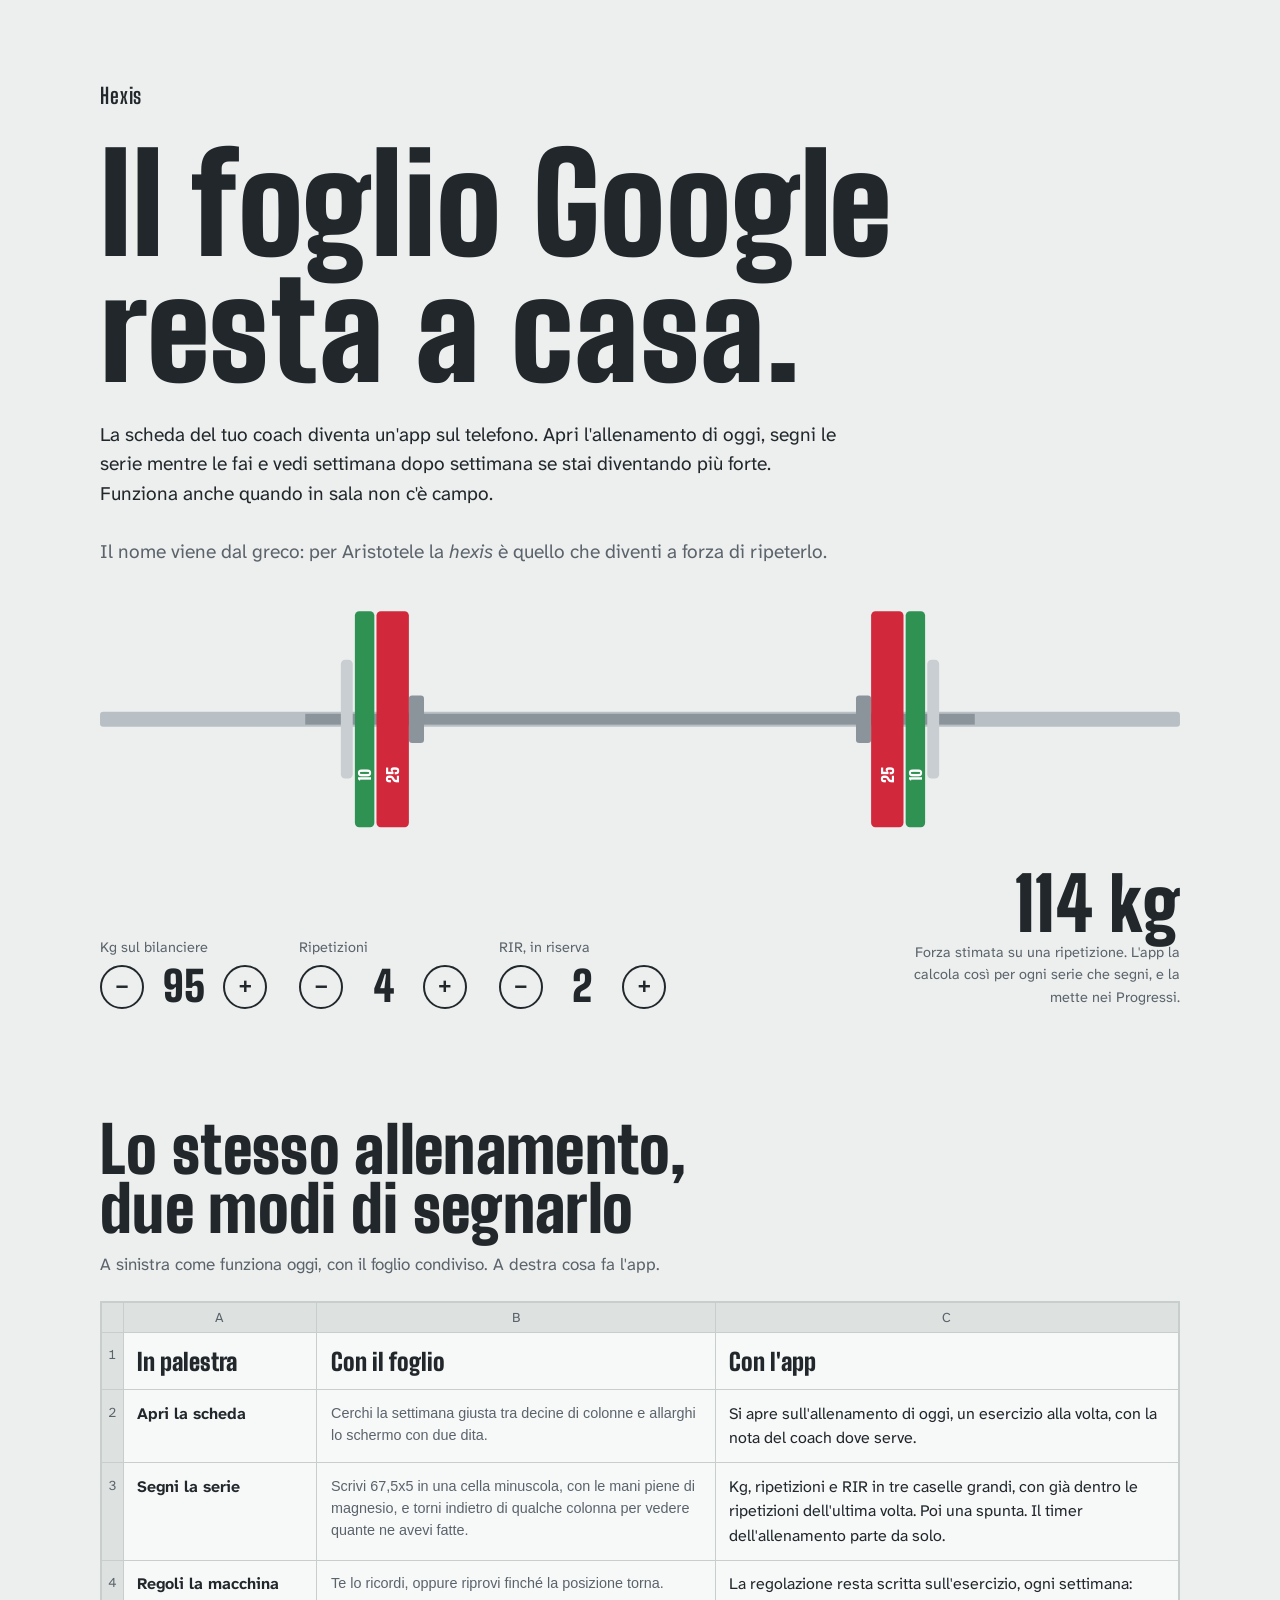
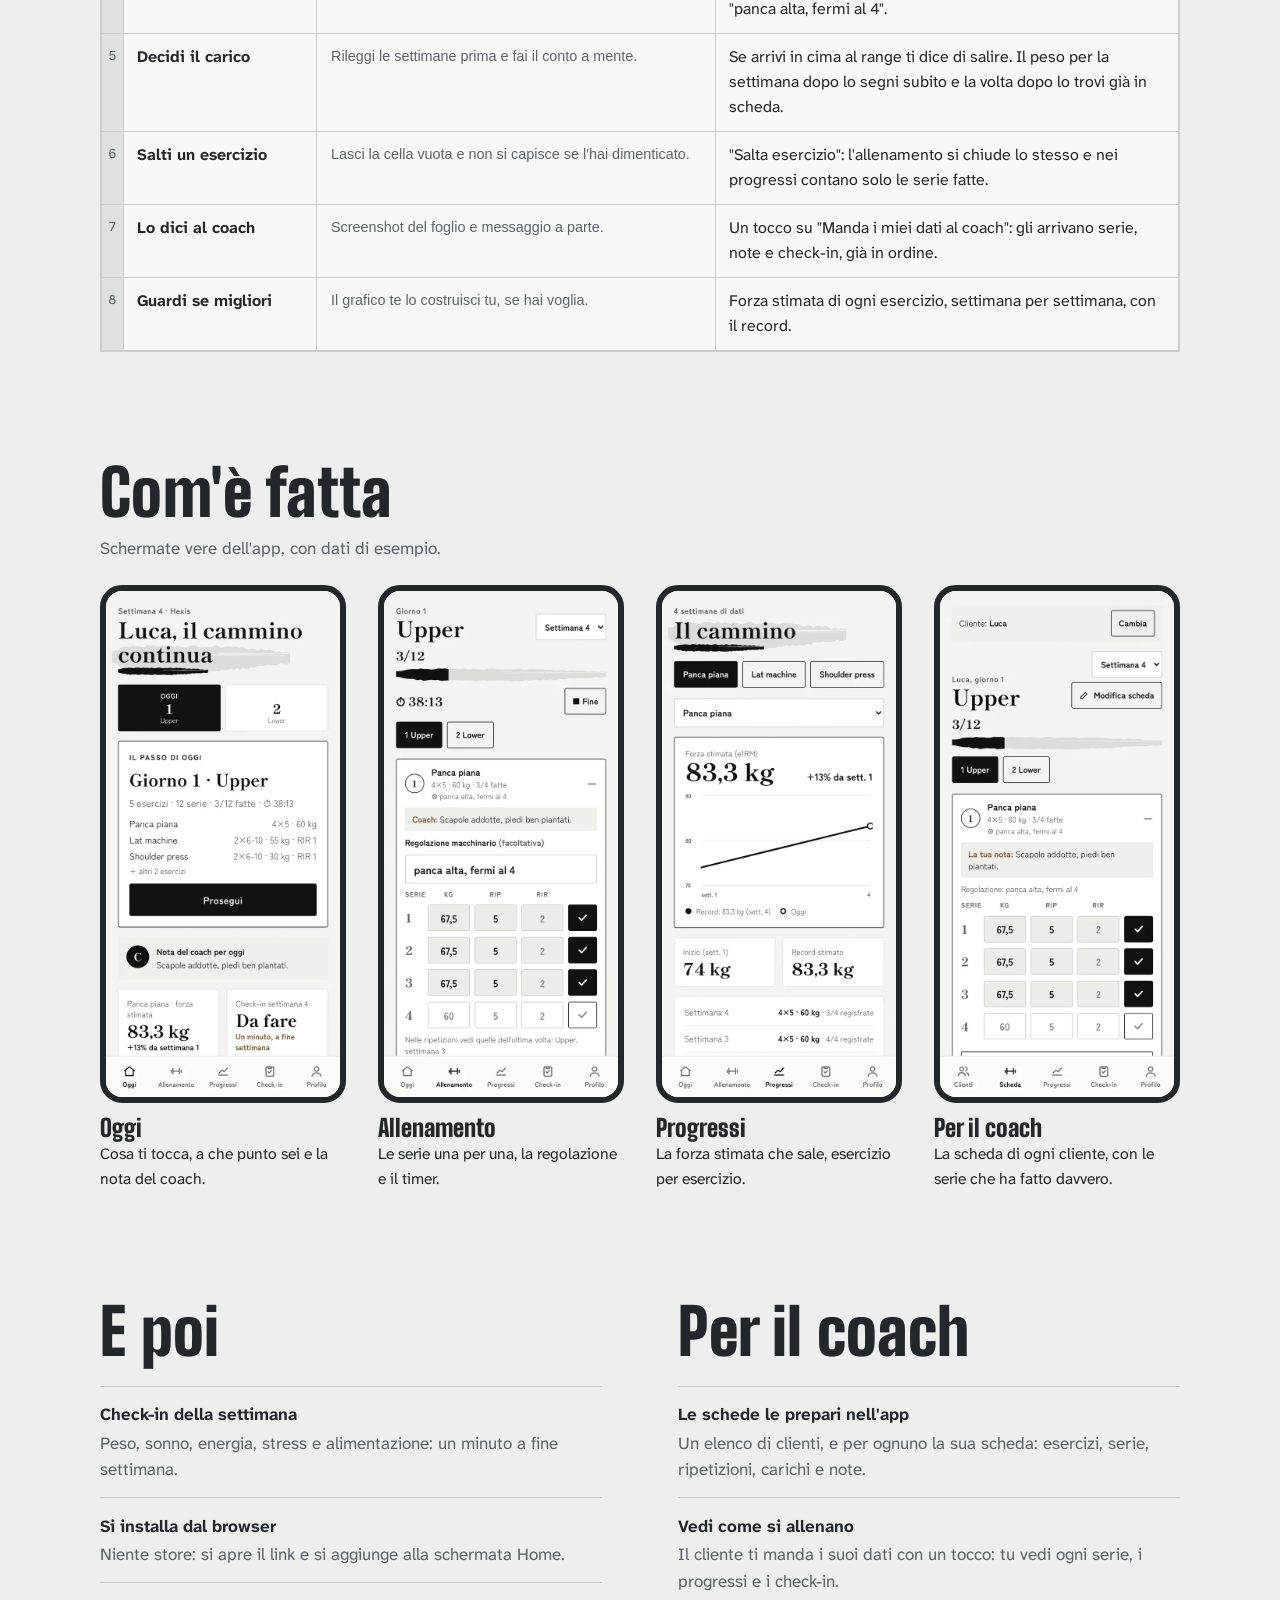
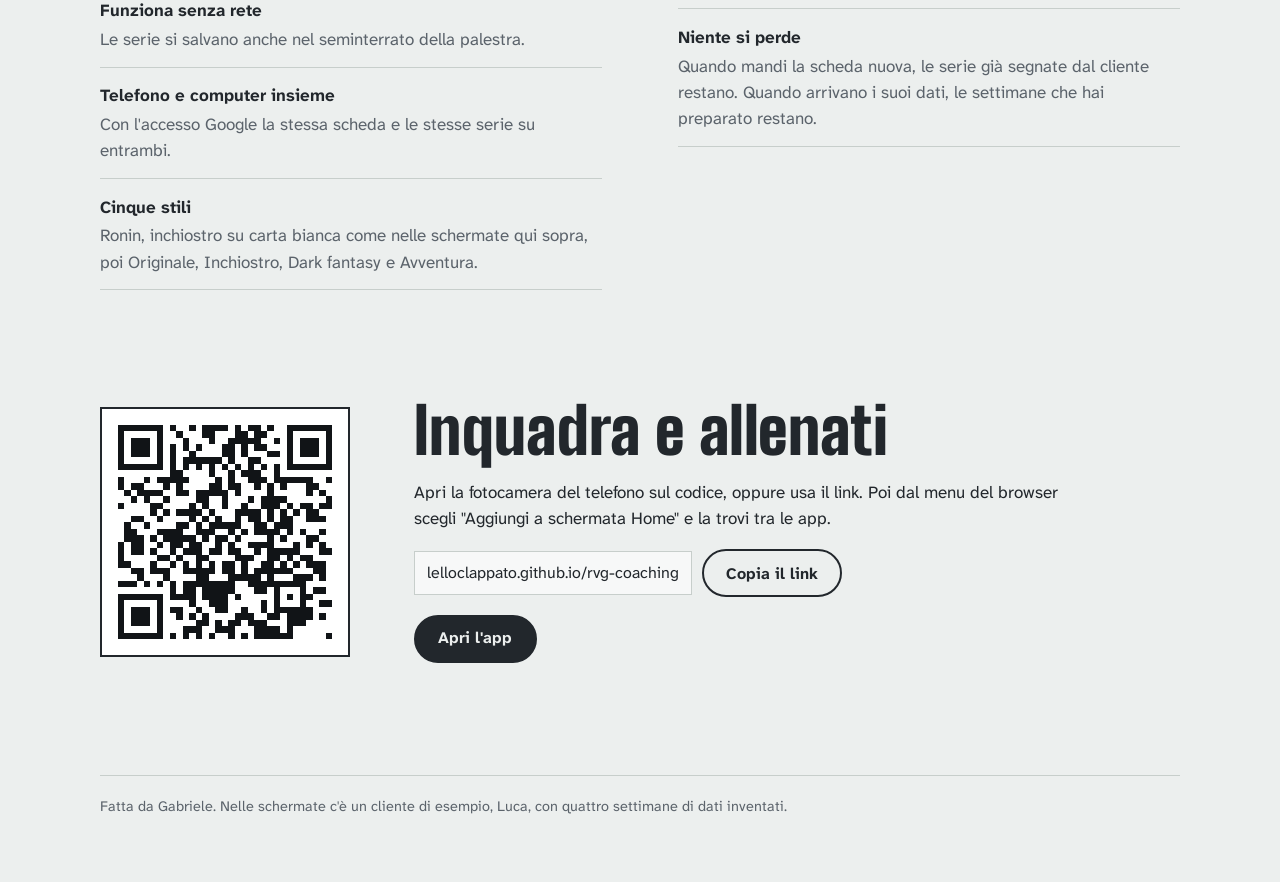
==== presentazione.html @ 5289f320 "Add files via upload" ====
<!doctype html>
<html lang="it">
<head>
<meta charset="utf-8">
<meta name="viewport" content="width=device-width, initial-scale=1, viewport-fit=cover">
<meta name="description" content="Hexis: la scheda di allenamento sul telefono, al posto del foglio Google.">
<link rel="icon" href="icon-192.png">
<title>Hexis</title>
<link rel="preconnect" href="https://fonts.googleapis.com">
<link rel="preconnect" href="https://fonts.gstatic.com" crossorigin>
<link rel="stylesheet" href="https://fonts.googleapis.com/css2?family=Big+Shoulders+Display:wght@700;900&display=swap">
<link rel="stylesheet" href="https://fonts.googleapis.com/css2?family=Atkinson+Hyperlegible+Next:wght@400;700&display=swap">
<style>
/* Layout: colonna unica allineata a sinistra; in apertura un bilanciere vero (dischi da gara) che si carica col peso scelto,
   poi il "foglio Google" come tabella a griglia, le schermate vere dell'app, e il QR per aprirla in palestra. */
:root {
  --gesso: #ECEFEE;      /* fondo: gesso / cemento della sala pesi */
  --ghisa: #22272C;      /* testo: ghisa */
  --tenue: #5B636B;      /* testo secondario */
  --griglia: #C7CECB;    /* righe del foglio Google */
  --cella: #F7F8F8;      /* celle del foglio */
  --intestazione: #DDE2E0; /* intestazioni di righe e colonne del foglio */
  --ferro: #8C949B;      /* bilanciere */
  --ferro-chiaro: #B9C0C5;
  --d25: #D2283C;        /* dischi da gara: 25 kg rosso */
  --d20: #2459C4;        /* 20 kg blu */
  --d15: #E2AD12;        /* 15 kg giallo */
  --d10: #2F9152;        /* 10 kg verde */
  --d5: #FAFAFA;         /* 5 kg bianco */
  --d5-bordo: #9AA2A8;
  --dpiccolo: #C9CED2;   /* 2,5 e 1,25 kg: dischi in metallo */
  --scritta-disco: #FFFFFF;
  --azione: #22272C;     /* bottone principale */
  --su-azione: #ECEFEE;
  --qr-fondo: #FFFFFF;   /* il QR resta scuro su chiaro in entrambi i temi, così si legge sempre */
  --qr-segno: #111417;
  --f-titoli: 'Big Shoulders Display', 'Big Shoulders', 'Arial Narrow', 'Roboto Condensed', Impact, sans-serif;
  --f-testo: 'Atkinson Hyperlegible Next', 'Atkinson Hyperlegible', 'Segoe UI', Roboto, system-ui, sans-serif;
  --larghezza: 1080px;
}
@media (prefers-color-scheme: dark) {
  :root:not([data-theme="light"]) {
    --gesso: #1D2125; --ghisa: #E7EAE9; --tenue: #A3ABB2; --griglia: #3A4147; --cella: #252A2F; --intestazione: #30363C;
    --ferro: #9AA3AA; --ferro-chiaro: #6E777E; --d5: #E9ECEC; --d5-bordo: #E9ECEC; --dpiccolo: #AEB5BA;
    --azione: #E7EAE9; --su-azione: #1D2125; color-scheme: dark;
  }
}
:root[data-theme="dark"] {
  --gesso: #1D2125; --ghisa: #E7EAE9; --tenue: #A3ABB2; --griglia: #3A4147; --cella: #252A2F; --intestazione: #30363C;
  --ferro: #9AA3AA; --ferro-chiaro: #6E777E; --d5: #E9ECEC; --d5-bordo: #E9ECEC; --dpiccolo: #AEB5BA;
  --azione: #E7EAE9; --su-azione: #1D2125; color-scheme: dark;
}

* { box-sizing: border-box; }
body {
  background: var(--gesso); color: var(--ghisa);
  font-family: var(--f-testo); font-size: 1.0625rem; line-height: 1.55;
  padding-left: max(16px, env(safe-area-inset-left, 0px));
  padding-right: max(16px, env(safe-area-inset-right, 0px));
  padding-block: 0 4rem;
}
.pagina { max-width: var(--larghezza); margin: 0 auto; display: flex; flex-direction: column; gap: clamp(4rem, 9vw, 7rem); }
h1, h2, .numero { font-family: var(--f-titoli); font-weight: 900; line-height: .92; letter-spacing: .005em; text-wrap: balance; margin: 0; }
h2 { font-size: clamp(2.4rem, 6vw, 4rem); }
p { margin: 0; }
.testo { max-width: 62ch; }
.tenue { color: var(--tenue); }
a { color: inherit; }
:focus-visible { outline: 3px solid var(--d20); outline-offset: 3px; border-radius: 4px; }
.sezione { display: flex; flex-direction: column; gap: 1.5rem; }
.sezione > header { display: flex; flex-direction: column; gap: .75rem; }

/* ---------- apertura ---------- */
.apertura { padding-top: clamp(2.5rem, 7vw, 5rem); display: flex; flex-direction: column; gap: 1.75rem; }
.marchio { font-family: var(--f-titoli); font-weight: 700; font-size: 1.35rem; letter-spacing: .04em; }
h1 { font-size: clamp(3.4rem, 11vw, 8.5rem); max-width: 12ch; }
.apertura .testo { font-size: 1.2rem; }
.bilanciere { width: 100%; max-width: 100%; display: block; overflow: visible; }
.bilanciere .disco { transition: transform .55s cubic-bezier(.2, .9, .25, 1.05); }
.bilanciere text { font-family: var(--f-titoli); font-weight: 900; }

.prova { display: grid; grid-template-columns: repeat(3, auto) 1fr; gap: 1rem 2rem; align-items: end; }
.regolatore { display: flex; flex-direction: column; gap: .35rem; }
.regolatore > span { font-size: .9rem; color: var(--tenue); }
.regolatore div { display: flex; align-items: center; gap: .25rem; }
.regolatore output { font-family: var(--f-titoli); font-weight: 900; font-size: 2.6rem; line-height: 1; min-width: 3.4ch; text-align: center; font-variant-numeric: tabular-nums; }
.regolatore button {
  width: 44px; height: 44px; border-radius: 50%; border: 2px solid var(--ghisa); background: transparent; color: var(--ghisa);
  font-size: 1.4rem; font-weight: 700; line-height: 1; cursor: pointer;
}
.regolatore button:hover { background: var(--ghisa); color: var(--gesso); }
.regolatore button:disabled { opacity: .3; cursor: default; background: transparent; color: var(--ghisa); }
.stima { justify-self: end; text-align: right; display: flex; flex-direction: column; gap: .2rem; }
.stima .numero { font-size: clamp(3rem, 8vw, 4.6rem); font-variant-numeric: tabular-nums; }
.stima small { font-size: .9rem; color: var(--tenue); max-width: 30ch; }

/* ---------- il foglio ---------- */
.contenitore-foglio { overflow-x: auto; border: 1px solid var(--griglia); background: var(--cella); }
.foglio { border-collapse: collapse; width: 100%; min-width: 760px; font-size: 1rem; }
.foglio th, .foglio td { border: 1px solid var(--griglia); padding: .7rem .85rem; text-align: left; vertical-align: top; }
.foglio thead th { background: var(--intestazione); font-weight: 400; color: var(--tenue); font-size: .85rem; text-align: center; padding: .25rem; }
.foglio .riga-titoli th { background: var(--cella); font-family: var(--f-titoli); font-weight: 900; font-size: 1.5rem; text-align: left; color: var(--ghisa); padding: .6rem .85rem; }
.foglio .num { background: var(--intestazione); color: var(--tenue); font-size: .85rem; text-align: center; width: 2.6rem; padding: .7rem .3rem; font-variant-numeric: tabular-nums; }
.foglio .momento { font-weight: 700; width: 18%; }
.foglio .prima { color: var(--tenue); width: 37%; font-family: Arial, Helvetica, sans-serif; font-size: .9rem; }
.foglio .dopo { width: 43%; }

/* ---------- schermate ---------- */
.schermate { display: grid; grid-template-columns: repeat(4, minmax(0, 1fr)); gap: clamp(1rem, 2.5vw, 2rem); }
.schermate figure { margin: 0; display: flex; flex-direction: column; gap: .8rem; min-width: 0; }
.schermate img { display: block; width: 100%; height: auto; border-radius: 22px; border: 6px solid var(--ghisa); background: var(--ghisa); }
.schermate figcaption { display: flex; flex-direction: column; gap: .15rem; font-size: .98rem; }
.schermate figcaption b { font-family: var(--f-titoli); font-weight: 900; font-size: 1.5rem; line-height: 1; }

/* ---------- il resto ---------- */
.due-colonne { display: grid; grid-template-columns: minmax(0, 1fr) minmax(0, 1fr); gap: clamp(2.5rem, 6vw, 5rem); }
.elenco { list-style: none; margin: 0; padding: 0; display: flex; flex-direction: column; }
.elenco li { display: flex; flex-direction: column; gap: .15rem; padding: .9rem 0; border-top: 1px solid var(--griglia); }
.elenco li:last-child { border-bottom: 1px solid var(--griglia); }
.elenco b { font-weight: 700; }

/* ---------- aprila ---------- */
.aprila { display: grid; grid-template-columns: auto minmax(0, 1fr); gap: clamp(1.5rem, 5vw, 4rem); align-items: center; }
.qr { width: clamp(180px, 26vw, 250px); aspect-ratio: 1; max-width: 100%; padding: 16px; background: var(--qr-fondo); border: 2px solid var(--ghisa); }
.qr svg { display: block; width: 100%; height: 100%; }
.aprila .sezione { gap: 1.1rem; }
.indirizzo { display: flex; flex-wrap: wrap; gap: .6rem; align-items: center; }
.indirizzo code { font-family: var(--f-testo); font-size: 1rem; padding: .55rem .75rem; border: 1px solid var(--griglia); background: var(--cella); user-select: all; overflow-wrap: anywhere; min-width: 0; }
.bottone {
  display: inline-flex; align-items: center; justify-content: center; min-height: 48px; padding: 0 1.4rem;
  font-family: var(--f-testo); font-weight: 700; font-size: 1rem; text-decoration: none; cursor: pointer;
  border: 2px solid var(--ghisa); background: transparent; color: var(--ghisa); border-radius: 999px;
}
.bottone.pieno { background: var(--azione); color: var(--su-azione); border-color: var(--azione); }
.piede { font-size: .9rem; color: var(--tenue); border-top: 1px solid var(--griglia); padding-top: 1.25rem; }

@media (max-width: 860px) {
  .schermate { grid-template-columns: repeat(4, 72%); overflow-x: auto; scroll-snap-type: x mandatory; padding-bottom: .75rem; }
  .schermate figure { scroll-snap-align: start; }
  .due-colonne { grid-template-columns: minmax(0, 1fr); }
}
@media (max-width: 640px) {
  .prova { grid-template-columns: minmax(0, 1fr); gap: .5rem; }
  .regolatore { flex-direction: row; align-items: center; justify-content: space-between; gap: 1rem; padding-block: .35rem; border-bottom: 1px solid var(--griglia); }
  .regolatore output { font-size: 2.1rem; min-width: 3.4ch; }
  .stima { justify-self: start; text-align: left; padding-top: .75rem; }
  .aprila { grid-template-columns: minmax(0, 1fr); }
}
@media (prefers-reduced-motion: reduce) {
  .bilanciere .disco { transition: none; }
}
</style>
<style>:root{padding-top:env(safe-area-inset-top,0px);padding-bottom:env(safe-area-inset-bottom,0px)}body{margin:0}img{max-width:100%}[hidden]{display:none!important}</style>
</head>
<body>

<main class="pagina">
  <section class="apertura" aria-labelledby="titolo">
    <p class="marchio">Hexis</p>
    <h1 id="titolo">Il foglio Google resta a casa.</h1>
    <p class="testo">La scheda del tuo coach diventa un'app sul telefono. Apri l'allenamento di oggi, segni le serie mentre le fai e vedi settimana dopo settimana se stai diventando più forte. Funziona anche quando in sala non c'è campo.</p>
    <p class="testo tenue">Il nome viene dal greco: per Aristotele la <i>hexis</i> è quello che diventi a forza di ripeterlo.</p>

    <svg class="bilanciere" id="bilanciere" viewBox="0 0 1000 230" role="img" aria-labelledby="desc-bilanciere">
      <desc id="desc-bilanciere">Un bilanciere caricato con i dischi per il peso scelto qui sotto.</desc>
      <g id="asta"></g>
      <g id="dischi-sx"></g>
      <g id="dischi-dx"></g>
    </svg>

    <div class="prova" aria-label="Prova il calcolo della forza stimata">
      <div class="regolatore">
        <span id="et-kg">Kg sul bilanciere</span>
        <div>
          <button type="button" id="kg-meno" aria-label="Togli 2,5 kg">−</button>
          <output id="kg" aria-labelledby="et-kg" aria-live="polite">95</output>
          <button type="button" id="kg-piu" aria-label="Aggiungi 2,5 kg">+</button>
        </div>
      </div>
      <div class="regolatore">
        <span id="et-rip">Ripetizioni</span>
        <div>
          <button type="button" id="rip-meno" aria-label="Una ripetizione in meno">−</button>
          <output id="rip" aria-labelledby="et-rip" aria-live="polite">4</output>
          <button type="button" id="rip-piu" aria-label="Una ripetizione in più">+</button>
        </div>
      </div>
      <div class="regolatore">
        <span id="et-rir">RIR, in riserva</span>
        <div>
          <button type="button" id="rir-meno" aria-label="Una ripetizione in riserva in meno">−</button>
          <output id="rir" aria-labelledby="et-rir" aria-live="polite">2</output>
          <button type="button" id="rir-piu" aria-label="Una ripetizione in riserva in più">+</button>
        </div>
      </div>
      <div class="stima">
        <span class="numero"><output id="e1rm" aria-live="polite">114</output> kg</span>
        <small>Forza stimata su una ripetizione. L'app la calcola così per ogni serie che segni, e la mette nei Progressi.</small>
      </div>
    </div>
  </section>

  <section class="sezione" aria-labelledby="titolo-prima-dopo">
    <header>
      <h2 id="titolo-prima-dopo">Lo stesso allenamento, due modi di segnarlo</h2>
      <p class="testo tenue">A sinistra come funziona oggi, con il foglio condiviso. A destra cosa fa l'app.</p>
    </header>
    <div class="contenitore-foglio" tabindex="0" aria-label="Tabella di confronto, scorre di lato sui telefoni">
      <table class="foglio">
        <thead>
          <tr><th aria-hidden="true"></th><th scope="col">A</th><th scope="col">B</th><th scope="col">C</th></tr>
        </thead>
        <tbody>
          <tr class="riga-titoli"><td class="num">1</td><th scope="col">In palestra</th><th scope="col">Con il foglio</th><th scope="col">Con l'app</th></tr>
          <tr><td class="num">2</td><td class="momento">Apri la scheda</td><td class="prima">Cerchi la settimana giusta tra decine di colonne e allarghi lo schermo con due dita.</td><td class="dopo">Si apre sull'allenamento di oggi, un esercizio alla volta, con la nota del coach dove serve.</td></tr>
          <tr><td class="num">3</td><td class="momento">Segni la serie</td><td class="prima">Scrivi 67,5x5 in una cella minuscola, con le mani piene di magnesio, e torni indietro di qualche colonna per vedere quante ne avevi fatte.</td><td class="dopo">Kg, ripetizioni e RIR in tre caselle grandi, con già dentro le ripetizioni dell'ultima volta. Poi una spunta. Il timer dell'allenamento parte da solo.</td></tr>
          <tr><td class="num">4</td><td class="momento">Regoli la macchina</td><td class="prima">Te lo ricordi, oppure riprovi finché la posizione torna.</td><td class="dopo">La regolazione resta scritta sull'esercizio, ogni settimana: "panca alta, fermi al 4".</td></tr>
          <tr><td class="num">5</td><td class="momento">Decidi il carico</td><td class="prima">Rileggi le settimane prima e fai il conto a mente.</td><td class="dopo">Se arrivi in cima al range ti dice di salire. Il peso per la settimana dopo lo segni subito e la volta dopo lo trovi già in scheda.</td></tr>
          <tr><td class="num">6</td><td class="momento">Salti un esercizio</td><td class="prima">Lasci la cella vuota e non si capisce se l'hai dimenticato.</td><td class="dopo">"Salta esercizio": l'allenamento si chiude lo stesso e nei progressi contano solo le serie fatte.</td></tr>
          <tr><td class="num">7</td><td class="momento">Lo dici al coach</td><td class="prima">Screenshot del foglio e messaggio a parte.</td><td class="dopo">Un tocco su "Manda i miei dati al coach": gli arrivano serie, note e check-in, già in ordine.</td></tr>
          <tr><td class="num">8</td><td class="momento">Guardi se migliori</td><td class="prima">Il grafico te lo costruisci tu, se hai voglia.</td><td class="dopo">Forza stimata di ogni esercizio, settimana per settimana, con il record.</td></tr>
        </tbody>
      </table>
    </div>
  </section>

  <section class="sezione" aria-labelledby="titolo-schermate">
    <header>
      <h2 id="titolo-schermate">Com'è fatta</h2>
      <p class="testo tenue">Schermate vere dell'app, con dati di esempio.</p>
    </header>
    <div class="schermate">
      <figure><img src="[data-uri]" width="600" height="1298" alt="Schermata Oggi: l'allenamento del giorno, la nota del coach e la forza stimata della panca piana."><figcaption><b>Oggi</b><span>Cosa ti tocca, a che punto sei e la nota del coach.</span></figcaption></figure>
      <figure><img src="[data-uri]" width="600" height="1298" alt="Schermata Allenamento: le serie della panca piana con kg, ripetizioni e RIR, la regolazione della panca e il timer."><figcaption><b>Allenamento</b><span>Le serie una per una, la regolazione e il timer.</span></figcaption></figure>
      <figure><img src="[data-uri]" width="600" height="1298" alt="Schermata Progressi: la forza stimata della panca piana che sale in quattro settimane."><figcaption><b>Progressi</b><span>La forza stimata che sale, esercizio per esercizio.</span></figcaption></figure>
      <figure><img src="[data-uri]" width="600" height="1298" alt="Schermata del coach: la scheda del cliente Luca con le serie che ha fatto, da guardare e modificare."><figcaption><b>Per il coach</b><span>La scheda di ogni cliente, con le serie che ha fatto davvero.</span></figcaption></figure>
    </div>
  </section>

  <div class="due-colonne">
    <section class="sezione" aria-labelledby="titolo-anche">
      <h2 id="titolo-anche">E poi</h2>
      <ul class="elenco">
        <li><b>Check-in della settimana</b><span class="tenue">Peso, sonno, energia, stress e alimentazione: un minuto a fine settimana.</span></li>
        <li><b>Si installa dal browser</b><span class="tenue">Niente store: si apre il link e si aggiunge alla schermata Home.</span></li>
        <li><b>Funziona senza rete</b><span class="tenue">Le serie si salvano anche nel seminterrato della palestra.</span></li>
        <li><b>Telefono e computer insieme</b><span class="tenue">Con l'accesso Google la stessa scheda e le stesse serie su entrambi.</span></li>
        <li><b>Cinque stili</b><span class="tenue">Ronin, inchiostro su carta bianca come nelle schermate qui sopra, poi Originale, Inchiostro, Dark fantasy e Avventura.</span></li>
      </ul>
    </section>
    <section class="sezione" aria-labelledby="titolo-coach">
      <h2 id="titolo-coach">Per il coach</h2>
      <ul class="elenco">
        <li><b>Le schede le prepari nell'app</b><span class="tenue">Un elenco di clienti, e per ognuno la sua scheda: esercizi, serie, ripetizioni, carichi e note.</span></li>
        <li><b>Vedi come si allenano</b><span class="tenue">Il cliente ti manda i suoi dati con un tocco: tu vedi ogni serie, i progressi e i check-in.</span></li>
        <li><b>Niente si perde</b><span class="tenue">Quando mandi la scheda nuova, le serie già segnate dal cliente restano. Quando arrivano i suoi dati, le settimane che hai preparato restano.</span></li>
      </ul>
    </section>
  </div>

  <section class="aprila" aria-labelledby="titolo-aprila">
    <div class="qr" role="img" aria-label="Codice QR che apre l'app Hexis">
      <svg viewBox="0 0 33 33" shape-rendering="crispEdges" aria-hidden="true"><path fill="var(--qr-segno)" d="M0 0h1v1h-1zM1 0h1v1h-1zM2 0h1v1h-1zM3 0h1v1h-1zM4 0h1v1h-1zM5 0h1v1h-1zM6 0h1v1h-1zM8 0h1v1h-1zM11 0h1v1h-1zM13 0h1v1h-1zM14 0h1v1h-1zM15 0h1v1h-1zM16 0h1v1h-1zM18 0h1v1h-1zM20 0h1v1h-1zM21 0h1v1h-1zM23 0h1v1h-1zM26 0h1v1h-1zM27 0h1v1h-1zM28 0h1v1h-1zM29 0h1v1h-1zM30 0h1v1h-1zM31 0h1v1h-1zM32 0h1v1h-1zM0 1h1v1h-1zM6 1h1v1h-1zM9 1h1v1h-1zM13 1h1v1h-1zM14 1h1v1h-1zM18 1h1v1h-1zM19 1h1v1h-1zM21 1h1v1h-1zM22 1h1v1h-1zM26 1h1v1h-1zM32 1h1v1h-1zM0 2h1v1h-1zM2 2h1v1h-1zM3 2h1v1h-1zM4 2h1v1h-1zM6 2h1v1h-1zM10 2h1v1h-1zM14 2h1v1h-1zM17 2h1v1h-1zM18 2h1v1h-1zM19 2h1v1h-1zM20 2h1v1h-1zM21 2h1v1h-1zM24 2h1v1h-1zM26 2h1v1h-1zM28 2h1v1h-1zM29 2h1v1h-1zM30 2h1v1h-1zM32 2h1v1h-1zM0 3h1v1h-1zM2 3h1v1h-1zM3 3h1v1h-1zM4 3h1v1h-1zM6 3h1v1h-1zM8 3h1v1h-1zM10 3h1v1h-1zM12 3h1v1h-1zM16 3h1v1h-1zM17 3h1v1h-1zM19 3h1v1h-1zM21 3h1v1h-1zM22 3h1v1h-1zM26 3h1v1h-1zM28 3h1v1h-1zM29 3h1v1h-1zM30 3h1v1h-1zM32 3h1v1h-1zM0 4h1v1h-1zM2 4h1v1h-1zM3 4h1v1h-1zM4 4h1v1h-1zM6 4h1v1h-1zM8 4h1v1h-1zM11 4h1v1h-1zM16 4h1v1h-1zM17 4h1v1h-1zM19 4h1v1h-1zM23 4h1v1h-1zM24 4h1v1h-1zM26 4h1v1h-1zM28 4h1v1h-1zM29 4h1v1h-1zM30 4h1v1h-1zM32 4h1v1h-1zM0 5h1v1h-1zM6 5h1v1h-1zM8 5h1v1h-1zM10 5h1v1h-1zM11 5h1v1h-1zM12 5h1v1h-1zM13 5h1v1h-1zM14 5h1v1h-1zM15 5h1v1h-1zM17 5h1v1h-1zM20 5h1v1h-1zM21 5h1v1h-1zM26 5h1v1h-1zM32 5h1v1h-1zM0 6h1v1h-1zM1 6h1v1h-1zM2 6h1v1h-1zM3 6h1v1h-1zM4 6h1v1h-1zM5 6h1v1h-1zM6 6h1v1h-1zM8 6h1v1h-1zM10 6h1v1h-1zM12 6h1v1h-1zM14 6h1v1h-1zM16 6h1v1h-1zM18 6h1v1h-1zM20 6h1v1h-1zM22 6h1v1h-1zM24 6h1v1h-1zM26 6h1v1h-1zM27 6h1v1h-1zM28 6h1v1h-1zM29 6h1v1h-1zM30 6h1v1h-1zM31 6h1v1h-1zM32 6h1v1h-1zM8 7h1v1h-1zM9 7h1v1h-1zM14 7h1v1h-1zM17 7h1v1h-1zM19 7h1v1h-1zM20 7h1v1h-1zM21 7h1v1h-1zM24 7h1v1h-1zM0 8h1v1h-1zM4 8h1v1h-1zM6 8h1v1h-1zM7 8h1v1h-1zM8 8h1v1h-1zM9 8h1v1h-1zM10 8h1v1h-1zM15 8h1v1h-1zM17 8h1v1h-1zM20 8h1v1h-1zM21 8h1v1h-1zM22 8h1v1h-1zM24 8h1v1h-1zM25 8h1v1h-1zM26 8h1v1h-1zM27 8h1v1h-1zM28 8h1v1h-1zM29 8h1v1h-1zM32 8h1v1h-1zM0 9h1v1h-1zM2 9h1v1h-1zM3 9h1v1h-1zM7 9h1v1h-1zM9 9h1v1h-1zM14 9h1v1h-1zM15 9h1v1h-1zM17 9h1v1h-1zM18 9h1v1h-1zM21 9h1v1h-1zM23 9h1v1h-1zM25 9h1v1h-1zM29 9h1v1h-1zM30 9h1v1h-1zM1 10h1v1h-1zM3 10h1v1h-1zM4 10h1v1h-1zM5 10h1v1h-1zM6 10h1v1h-1zM9 10h1v1h-1zM10 10h1v1h-1zM12 10h1v1h-1zM13 10h1v1h-1zM14 10h1v1h-1zM15 10h1v1h-1zM16 10h1v1h-1zM18 10h1v1h-1zM23 10h1v1h-1zM29 10h1v1h-1zM31 10h1v1h-1zM2 11h1v1h-1zM4 11h1v1h-1zM7 11h1v1h-1zM12 11h1v1h-1zM13 11h1v1h-1zM16 11h1v1h-1zM20 11h1v1h-1zM22 11h1v1h-1zM23 11h1v1h-1zM24 11h1v1h-1zM25 11h1v1h-1zM32 11h1v1h-1zM0 12h1v1h-1zM5 12h1v1h-1zM6 12h1v1h-1zM11 12h1v1h-1zM13 12h1v1h-1zM16 12h1v1h-1zM19 12h1v1h-1zM22 12h1v1h-1zM23 12h1v1h-1zM24 12h1v1h-1zM26 12h1v1h-1zM28 12h1v1h-1zM29 12h1v1h-1zM31 12h1v1h-1zM32 12h1v1h-1zM5 13h1v1h-1zM7 13h1v1h-1zM9 13h1v1h-1zM10 13h1v1h-1zM11 13h1v1h-1zM12 13h1v1h-1zM14 13h1v1h-1zM18 13h1v1h-1zM19 13h1v1h-1zM20 13h1v1h-1zM21 13h1v1h-1zM23 13h1v1h-1zM25 13h1v1h-1zM27 13h1v1h-1zM29 13h1v1h-1zM30 13h1v1h-1zM2 14h1v1h-1zM3 14h1v1h-1zM6 14h1v1h-1zM11 14h1v1h-1zM13 14h1v1h-1zM15 14h1v1h-1zM18 14h1v1h-1zM20 14h1v1h-1zM21 14h1v1h-1zM23 14h1v1h-1zM25 14h1v1h-1zM26 14h1v1h-1zM29 14h1v1h-1zM30 14h1v1h-1zM31 14h1v1h-1zM1 15h1v1h-1zM4 15h1v1h-1zM9 15h1v1h-1zM10 15h1v1h-1zM12 15h1v1h-1zM14 15h1v1h-1zM15 15h1v1h-1zM16 15h1v1h-1zM17 15h1v1h-1zM18 15h1v1h-1zM21 15h1v1h-1zM22 15h1v1h-1zM24 15h1v1h-1zM25 15h1v1h-1zM26 15h1v1h-1zM1 16h1v1h-1zM2 16h1v1h-1zM6 16h1v1h-1zM7 16h1v1h-1zM8 16h1v1h-1zM9 16h1v1h-1zM12 16h1v1h-1zM13 16h1v1h-1zM14 16h1v1h-1zM17 16h1v1h-1zM19 16h1v1h-1zM21 16h1v1h-1zM22 16h1v1h-1zM23 16h1v1h-1zM24 16h1v1h-1zM26 16h1v1h-1zM28 16h1v1h-1zM31 16h1v1h-1zM1 17h1v1h-1zM2 17h1v1h-1zM3 17h1v1h-1zM5 17h1v1h-1zM7 17h1v1h-1zM8 17h1v1h-1zM9 17h1v1h-1zM10 17h1v1h-1zM11 17h1v1h-1zM13 17h1v1h-1zM15 17h1v1h-1zM16 17h1v1h-1zM18 17h1v1h-1zM23 17h1v1h-1zM25 17h1v1h-1zM29 17h1v1h-1zM30 17h1v1h-1zM0 18h1v1h-1zM2 18h1v1h-1zM3 18h1v1h-1zM6 18h1v1h-1zM8 18h1v1h-1zM9 18h1v1h-1zM11 18h1v1h-1zM12 18h1v1h-1zM15 18h1v1h-1zM17 18h1v1h-1zM20 18h1v1h-1zM21 18h1v1h-1zM22 18h1v1h-1zM23 18h1v1h-1zM27 18h1v1h-1zM29 18h1v1h-1zM31 18h1v1h-1zM0 19h1v1h-1zM2 19h1v1h-1zM3 19h1v1h-1zM5 19h1v1h-1zM8 19h1v1h-1zM10 19h1v1h-1zM11 19h1v1h-1zM12 19h1v1h-1zM14 19h1v1h-1zM15 19h1v1h-1zM17 19h1v1h-1zM18 19h1v1h-1zM21 19h1v1h-1zM23 19h1v1h-1zM24 19h1v1h-1zM25 19h1v1h-1zM26 19h1v1h-1zM27 19h1v1h-1zM31 19h1v1h-1zM32 19h1v1h-1zM0 20h1v1h-1zM6 20h1v1h-1zM7 20h1v1h-1zM9 20h1v1h-1zM12 20h1v1h-1zM13 20h1v1h-1zM18 20h1v1h-1zM19 20h1v1h-1zM20 20h1v1h-1zM23 20h1v1h-1zM24 20h1v1h-1zM26 20h1v1h-1zM28 20h1v1h-1zM29 20h1v1h-1zM0 21h1v1h-1zM1 21h1v1h-1zM5 21h1v1h-1zM8 21h1v1h-1zM10 21h1v1h-1zM12 21h1v1h-1zM14 21h1v1h-1zM16 21h1v1h-1zM17 21h1v1h-1zM19 21h1v1h-1zM22 21h1v1h-1zM23 21h1v1h-1zM25 21h1v1h-1zM27 21h1v1h-1zM29 21h1v1h-1zM30 21h1v1h-1zM31 21h1v1h-1zM2 22h1v1h-1zM3 22h1v1h-1zM5 22h1v1h-1zM6 22h1v1h-1zM7 22h1v1h-1zM10 22h1v1h-1zM11 22h1v1h-1zM12 22h1v1h-1zM13 22h1v1h-1zM14 22h1v1h-1zM16 22h1v1h-1zM17 22h1v1h-1zM19 22h1v1h-1zM21 22h1v1h-1zM22 22h1v1h-1zM23 22h1v1h-1zM24 22h1v1h-1zM25 22h1v1h-1zM26 22h1v1h-1zM30 22h1v1h-1zM31 22h1v1h-1zM3 23h1v1h-1zM7 23h1v1h-1zM12 23h1v1h-1zM13 23h1v1h-1zM17 23h1v1h-1zM18 23h1v1h-1zM19 23h1v1h-1zM20 23h1v1h-1zM21 23h1v1h-1zM23 23h1v1h-1zM27 23h1v1h-1zM28 23h1v1h-1zM29 23h1v1h-1zM31 23h1v1h-1zM0 24h1v1h-1zM1 24h1v1h-1zM2 24h1v1h-1zM4 24h1v1h-1zM6 24h1v1h-1zM8 24h1v1h-1zM10 24h1v1h-1zM11 24h1v1h-1zM12 24h1v1h-1zM13 24h1v1h-1zM14 24h1v1h-1zM15 24h1v1h-1zM16 24h1v1h-1zM17 24h1v1h-1zM20 24h1v1h-1zM21 24h1v1h-1zM22 24h1v1h-1zM23 24h1v1h-1zM24 24h1v1h-1zM25 24h1v1h-1zM26 24h1v1h-1zM27 24h1v1h-1zM28 24h1v1h-1zM8 25h1v1h-1zM10 25h1v1h-1zM11 25h1v1h-1zM13 25h1v1h-1zM14 25h1v1h-1zM15 25h1v1h-1zM16 25h1v1h-1zM17 25h1v1h-1zM21 25h1v1h-1zM22 25h1v1h-1zM24 25h1v1h-1zM28 25h1v1h-1zM30 25h1v1h-1zM31 25h1v1h-1zM0 26h1v1h-1zM1 26h1v1h-1zM2 26h1v1h-1zM3 26h1v1h-1zM4 26h1v1h-1zM5 26h1v1h-1zM6 26h1v1h-1zM8 26h1v1h-1zM9 26h1v1h-1zM10 26h1v1h-1zM11 26h1v1h-1zM13 26h1v1h-1zM14 26h1v1h-1zM15 26h1v1h-1zM16 26h1v1h-1zM18 26h1v1h-1zM24 26h1v1h-1zM26 26h1v1h-1zM28 26h1v1h-1zM29 26h1v1h-1zM0 27h1v1h-1zM6 27h1v1h-1zM11 27h1v1h-1zM14 27h1v1h-1zM15 27h1v1h-1zM16 27h1v1h-1zM22 27h1v1h-1zM24 27h1v1h-1zM28 27h1v1h-1zM31 27h1v1h-1zM32 27h1v1h-1zM0 28h1v1h-1zM2 28h1v1h-1zM3 28h1v1h-1zM4 28h1v1h-1zM6 28h1v1h-1zM8 28h1v1h-1zM9 28h1v1h-1zM12 28h1v1h-1zM15 28h1v1h-1zM16 28h1v1h-1zM19 28h1v1h-1zM22 28h1v1h-1zM24 28h1v1h-1zM25 28h1v1h-1zM26 28h1v1h-1zM27 28h1v1h-1zM28 28h1v1h-1zM29 28h1v1h-1zM0 29h1v1h-1zM2 29h1v1h-1zM3 29h1v1h-1zM4 29h1v1h-1zM6 29h1v1h-1zM9 29h1v1h-1zM11 29h1v1h-1zM13 29h1v1h-1zM18 29h1v1h-1zM19 29h1v1h-1zM20 29h1v1h-1zM23 29h1v1h-1zM24 29h1v1h-1zM26 29h1v1h-1zM27 29h1v1h-1zM28 29h1v1h-1zM29 29h1v1h-1zM31 29h1v1h-1zM0 30h1v1h-1zM2 30h1v1h-1zM3 30h1v1h-1zM4 30h1v1h-1zM6 30h1v1h-1zM12 30h1v1h-1zM13 30h1v1h-1zM15 30h1v1h-1zM17 30h1v1h-1zM18 30h1v1h-1zM20 30h1v1h-1zM21 30h1v1h-1zM22 30h1v1h-1zM26 30h1v1h-1zM27 30h1v1h-1zM28 30h1v1h-1zM0 31h1v1h-1zM6 31h1v1h-1zM10 31h1v1h-1zM11 31h1v1h-1zM12 31h1v1h-1zM15 31h1v1h-1zM16 31h1v1h-1zM17 31h1v1h-1zM21 31h1v1h-1zM22 31h1v1h-1zM23 31h1v1h-1zM24 31h1v1h-1zM26 31h1v1h-1zM0 32h1v1h-1zM1 32h1v1h-1zM2 32h1v1h-1zM3 32h1v1h-1zM4 32h1v1h-1zM5 32h1v1h-1zM6 32h1v1h-1zM8 32h1v1h-1zM10 32h1v1h-1zM12 32h1v1h-1zM14 32h1v1h-1zM17 32h1v1h-1zM19 32h1v1h-1zM21 32h1v1h-1zM22 32h1v1h-1zM23 32h1v1h-1zM24 32h1v1h-1zM25 32h1v1h-1zM26 32h1v1h-1zM32 32h1v1h-1z"/></svg>
    </div>
    <div class="sezione">
      <h2 id="titolo-aprila">Inquadra e allenati</h2>
      <p class="testo">Apri la fotocamera del telefono sul codice, oppure usa il link. Poi dal menu del browser scegli "Aggiungi a schermata Home" e la trovi tra le app.</p>
      <div class="indirizzo">
        <code id="link">lelloclappato.github.io/rvg-coaching</code>
        <button type="button" class="bottone" id="copia">Copia il link</button>
      </div>
      <p><a class="bottone pieno" href="https://lelloclappato.github.io/rvg-coaching/" target="_blank" rel="noopener">Apri l'app</a></p>
    </div>
  </section>

  <p class="piede">Fatta da Gabriele. Nelle schermate c'è un cliente di esempio, Luca, con quattro settimane di dati inventati.</p>
</main>

<script>
(() => {
  const NS = 'http://www.w3.org/2000/svg';
  const svg = document.getElementById('bilanciere');
  const asta = document.getElementById('asta');
  const sx = document.getElementById('dischi-sx');
  const dx = document.getElementById('dischi-dx');
  const riduci = window.matchMedia('(prefers-reduced-motion: reduce)').matches;
  const stato = { kg: 95, rip: 4, rir: 2 };
  const LIMITI = { kg: [20, 200, 2.5], rip: [1, 20, 1], rir: [0, 5, 1] };

  // Dischi da gara (colori IWF): peso, colore, altezza e spessore nel disegno.
  const DISCHI = [
    { kg: 25, colore: 'var(--d25)', h: 200, w: 30, scritta: true },
    { kg: 20, colore: 'var(--d20)', h: 200, w: 26, scritta: true },
    { kg: 15, colore: 'var(--d15)', h: 200, w: 22, scritta: true },
    { kg: 10, colore: 'var(--d10)', h: 200, w: 18, scritta: true },
    { kg: 5, colore: 'var(--d5)', h: 150, w: 15, bordo: true },
    { kg: 2.5, colore: 'var(--dpiccolo)', h: 110, w: 11 },
    { kg: 1.25, colore: 'var(--dpiccolo)', h: 90, w: 8 }
  ];
  const CY = 115; // centro verticale del bilanciere
  const COLLARE_SX = 300, COLLARE_DX = 700; // dove finisce la parte da impugnare

  function el(nome, attr) {
    const e = document.createElementNS(NS, nome);
    for (const [k, v] of Object.entries(attr)) e.setAttribute(k, v);
    return e;
  }

  // Il bilanciere: asta, manicotti e collari.
  asta.append(
    el('rect', { x: 0, y: CY - 7, width: 1000, height: 14, rx: 3, fill: 'var(--ferro-chiaro)' }),
    el('rect', { x: 190, y: CY - 5, width: 620, height: 10, fill: 'var(--ferro)' }),
    el('rect', { x: COLLARE_SX - 14, y: CY - 22, width: 14, height: 44, rx: 3, fill: 'var(--ferro)' }),
    el('rect', { x: COLLARE_DX, y: CY - 22, width: 14, height: 44, rx: 3, fill: 'var(--ferro)' })
  );

  // Quali dischi per lato servono per un certo peso (bilanciere da 20 kg).
  function perLato(kg) {
    let resto = Math.round(((kg - 20) / 2) * 100) / 100;
    const lista = [];
    for (const d of DISCHI) {
      while (resto >= d.kg - 1e-9) { lista.push(d); resto = Math.round((resto - d.kg) * 100) / 100; }
    }
    return lista;
  }

  function disegnaDischi(primaVolta) {
    sx.replaceChildren(); dx.replaceChildren();
    let posSx = COLLARE_SX - 14, posDx = COLLARE_DX + 14;
    perLato(stato.kg).forEach((d, i) => {
      for (const lato of ['sx', 'dx']) {
        const x = lato === 'sx' ? posSx - d.w : posDx;
        const g = el('g', { class: 'disco' });
        g.append(el('rect', {
          x, y: CY - d.h / 2, width: d.w, height: d.h, rx: 4,
          fill: d.colore, stroke: d.bordo ? 'var(--d5-bordo)' : 'none', 'stroke-width': d.bordo ? 1.5 : 0
        }));
        if (d.scritta) {
          const t = el('text', {
            x: x + d.w / 2, y: CY + 52, fill: 'var(--scritta-disco)', 'font-size': 15, 'text-anchor': 'middle',
            transform: `rotate(-90 ${x + d.w / 2} ${CY + 52})`, 'dominant-baseline': 'central'
          });
          t.textContent = d.kg;
          g.append(t);
        }
        // entrata: il disco scivola dentro dall'esterno dell'asta
        if (!riduci) {
          const fuori = lato === 'sx' ? -320 : 320;
          g.style.transform = `translateX(${fuori}px)`;
          g.style.transitionDelay = `${(primaVolta ? 250 : 0) + i * 90}ms`;
          requestAnimationFrame(() => requestAnimationFrame(() => { g.style.transform = 'translateX(0)'; }));
        }
        (lato === 'sx' ? sx : dx).append(g);
      }
      posSx -= d.w + 2; posDx += d.w + 2;
    });
  }

  const virgola = n => String(Math.round(n * 10) / 10).replace('.', ',');

  // Stessa formula dell'app: Epley con il RIR (le ripetizioni in riserva contano come fatte).
  function aggiorna(dischi, primaVolta) {
    document.getElementById('kg').textContent = virgola(stato.kg);
    document.getElementById('rip').textContent = stato.rip;
    document.getElementById('rir').textContent = stato.rir;
    document.getElementById('e1rm').textContent = virgola(stato.kg * (1 + (stato.rip + stato.rir) / 30));
    for (const k of ['kg', 'rip', 'rir']) {
      document.getElementById(`${k}-meno`).disabled = stato[k] <= LIMITI[k][0];
      document.getElementById(`${k}-piu`).disabled = stato[k] >= LIMITI[k][1];
    }
    if (dischi) disegnaDischi(primaVolta);
  }

  for (const k of ['kg', 'rip', 'rir']) {
    const [min, max, passo] = LIMITI[k];
    document.getElementById(`${k}-meno`).addEventListener('click', () => { stato[k] = Math.max(min, stato[k] - passo); aggiorna(k === 'kg'); });
    document.getElementById(`${k}-piu`).addEventListener('click', () => { stato[k] = Math.min(max, stato[k] + passo); aggiorna(k === 'kg'); });
  }

  // Copia il link: se il telefono non lo permette, seleziona il testo da copiare a mano.
  document.getElementById('copia').addEventListener('click', e => {
    const bottone = e.currentTarget;
    const testo = 'https://lelloclappato.github.io/rvg-coaching/';
    const seleziona = () => { const r = document.createRange(); r.selectNodeContents(document.getElementById('link')); const s = getSelection(); s.removeAllRanges(); s.addRange(r); bottone.textContent = 'Selezionato: copialo'; };
    try {
      navigator.clipboard.writeText(testo).then(() => { bottone.textContent = 'Link copiato'; }, seleziona);
    } catch (err) { seleziona(); }
  });

  // Sul telefono il disegno si stringe sui dischi, così non diventano minuscoli.
  const stretto = window.matchMedia('(max-width: 640px)');
  const inquadra = () => svg.setAttribute('viewBox', stretto.matches ? '120 0 760 230' : '0 0 1000 230');
  inquadra();
  stretto.addEventListener('change', inquadra);

  aggiorna(true, true);
})();
</script>

</body>
</html>
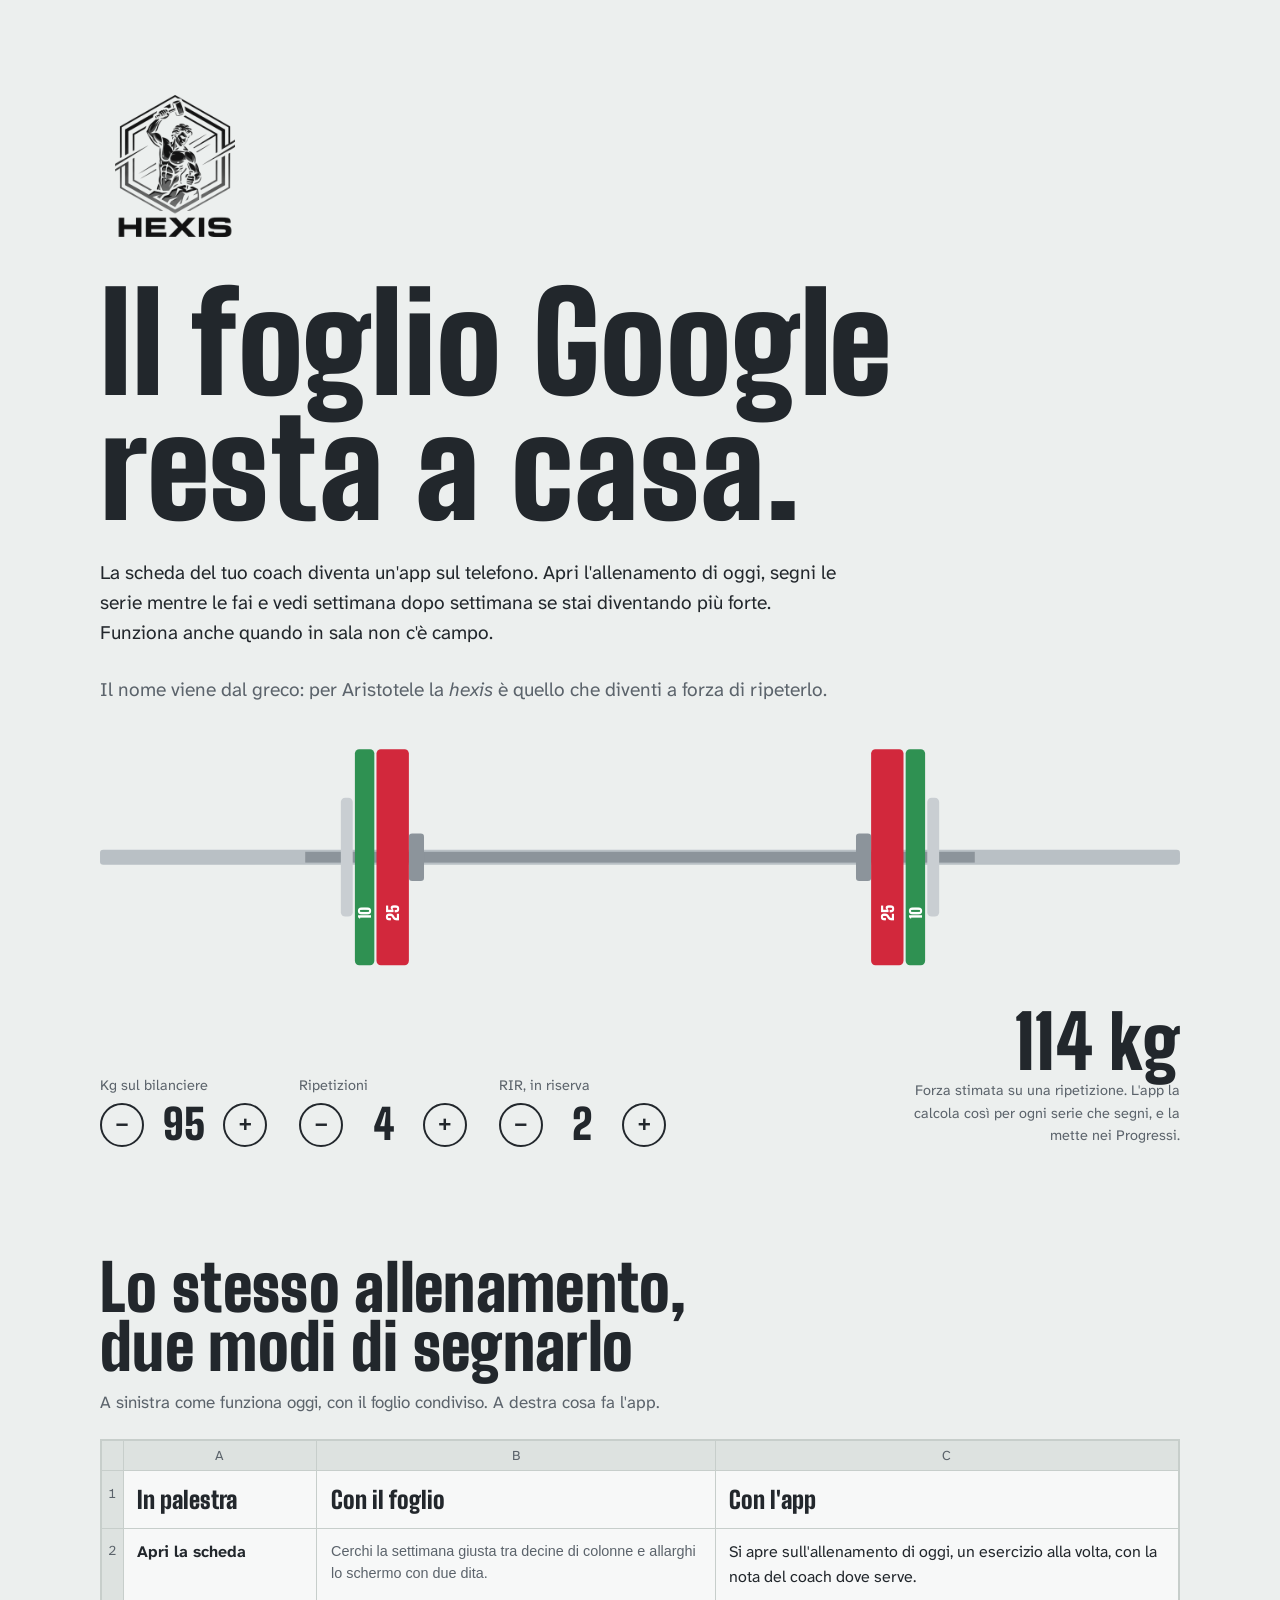
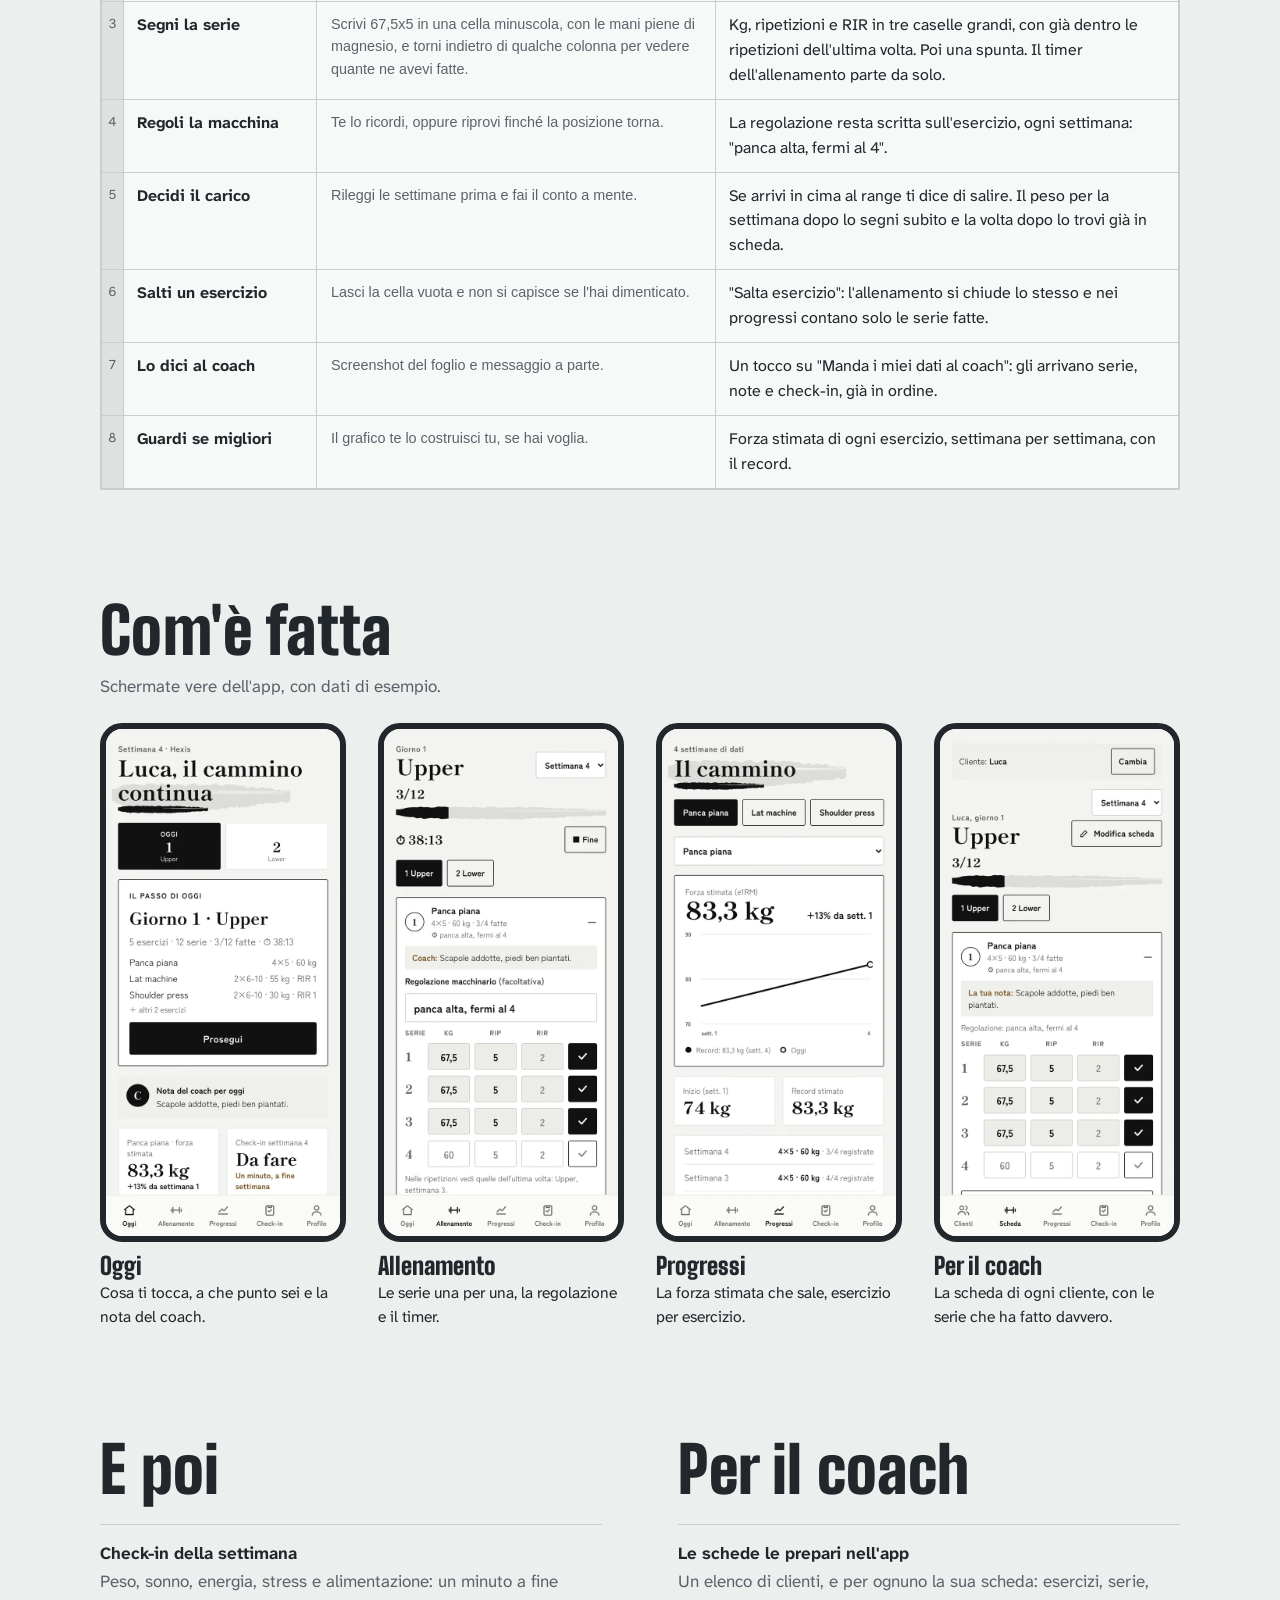
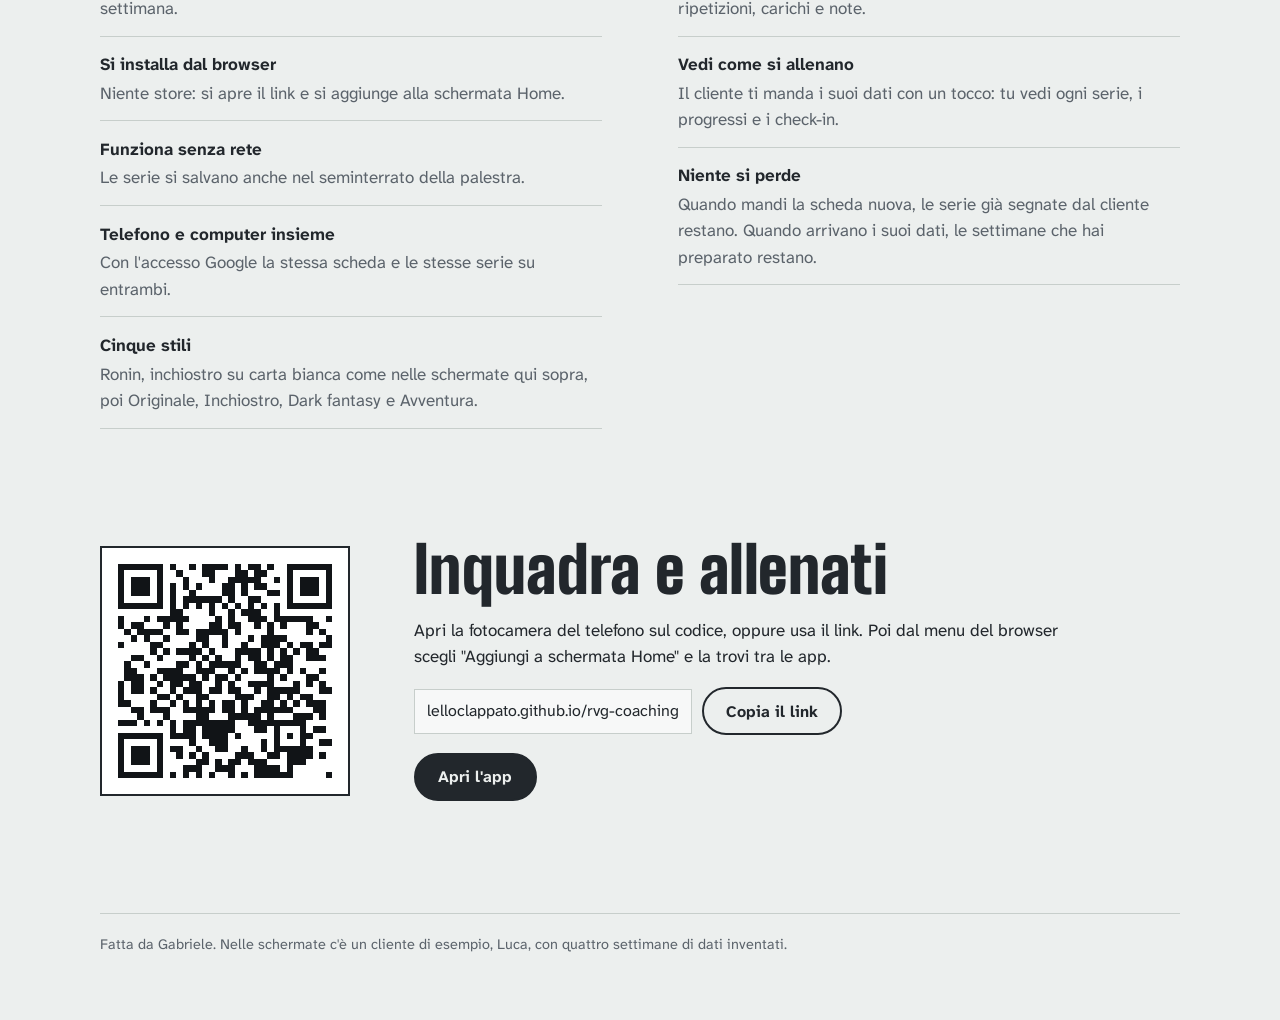
==== commit c38c6f40: "Add files via upload" ====
--- a/presentazione.html
+++ b/presentazione.html
@@ -73,6 +73,9 @@
 /* ---------- apertura ---------- */
 .apertura { padding-top: clamp(2.5rem, 7vw, 5rem); display: flex; flex-direction: column; gap: 1.75rem; }
 .marchio { font-family: var(--f-titoli); font-weight: 700; font-size: 1.35rem; letter-spacing: .04em; }
+.marchio-logo { display: block; width: clamp(110px, 18vw, 150px); height: auto; max-width: 100%; }
+@media (prefers-color-scheme: dark) { :root:not([data-theme="light"]) .marchio-logo { filter: invert(1); } }
+:root[data-theme="dark"] .marchio-logo { filter: invert(1); }
 h1 { font-size: clamp(3.4rem, 11vw, 8.5rem); max-width: 12ch; }
 .apertura .testo { font-size: 1.2rem; }
 .bilanciere { width: 100%; max-width: 100%; display: block; overflow: visible; }
@@ -156,7 +159,7 @@
 
 <main class="pagina">
   <section class="apertura" aria-labelledby="titolo">
-    <p class="marchio">Hexis</p>
+    <img class="marchio-logo" src="hexis-logo.png" width="358" height="410" alt="Hexis">
     <h1 id="titolo">Il foglio Google resta a casa.</h1>
     <p class="testo">La scheda del tuo coach diventa un'app sul telefono. Apri l'allenamento di oggi, segni le serie mentre le fai e vedi settimana dopo settimana se stai diventando più forte. Funziona anche quando in sala non c'è campo.</p>
     <p class="testo tenue">Il nome viene dal greco: per Aristotele la <i>hexis</i> è quello che diventi a forza di ripeterlo.</p>
